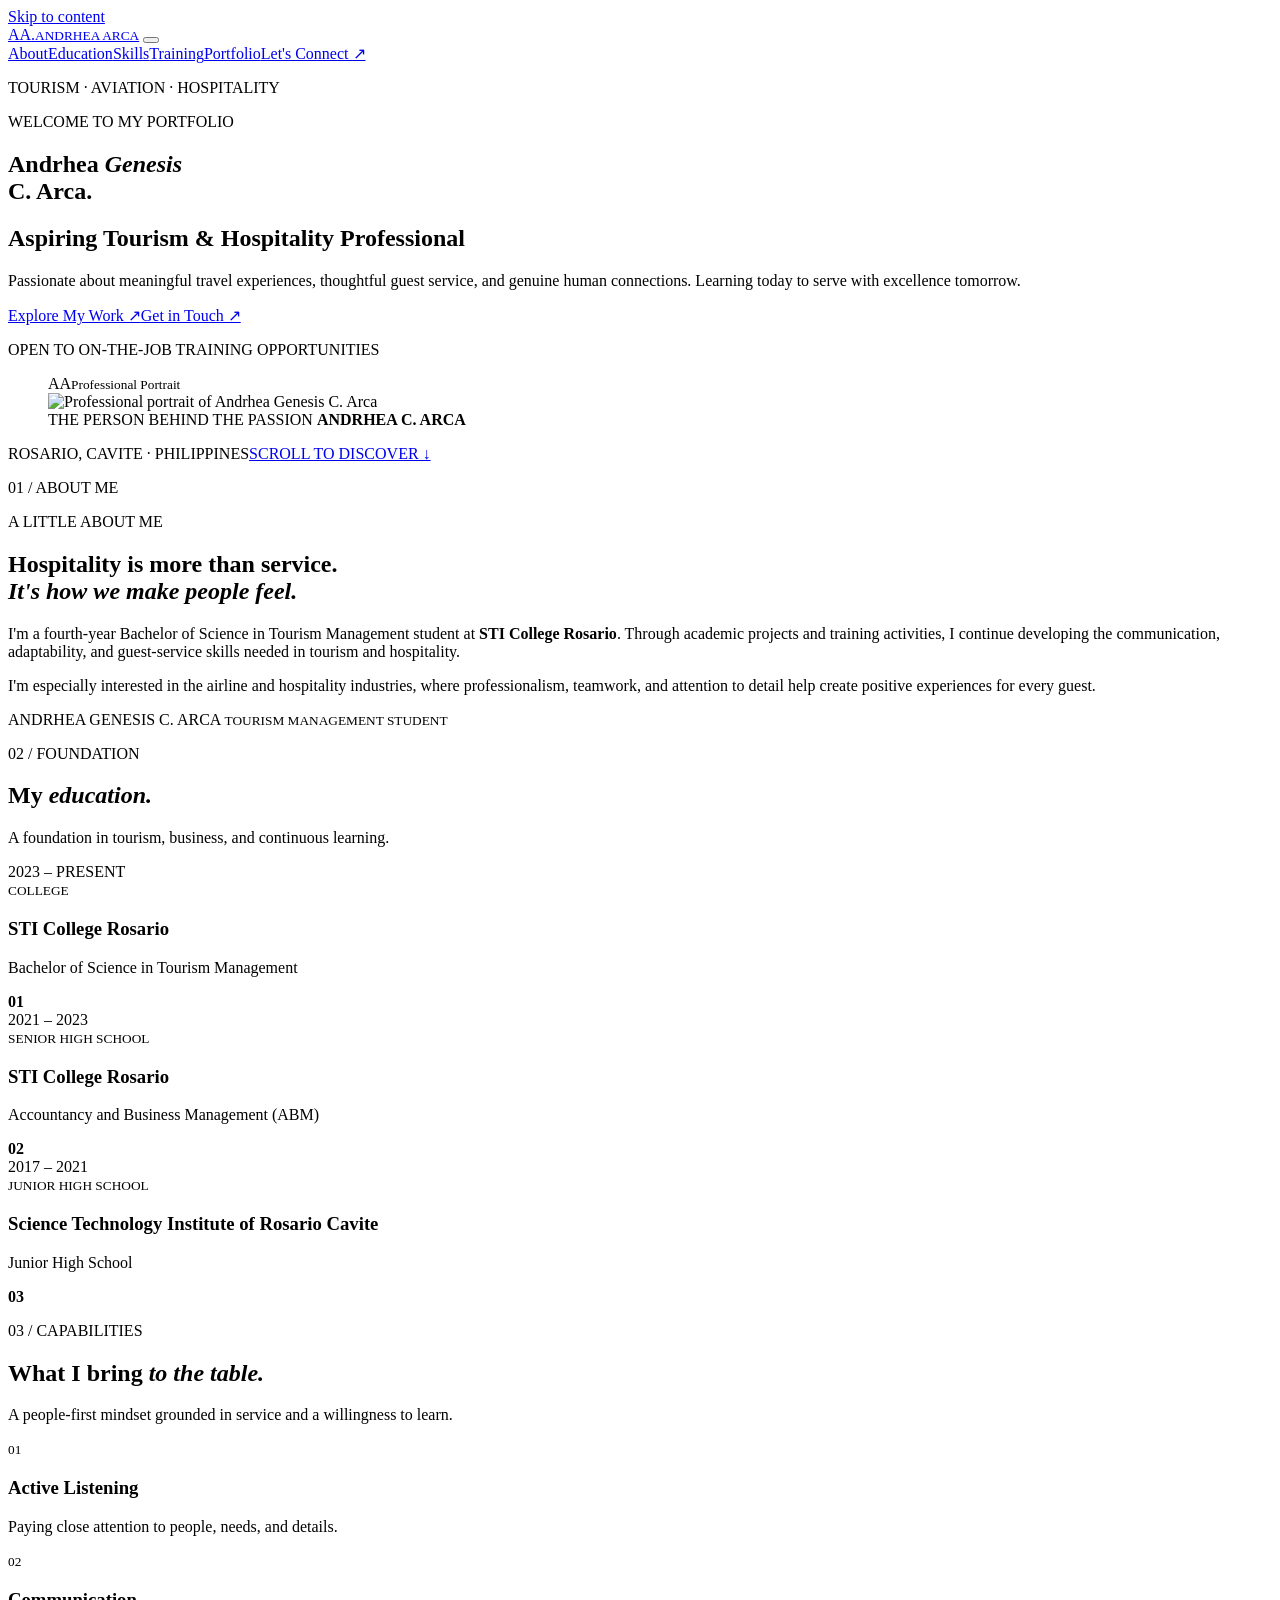
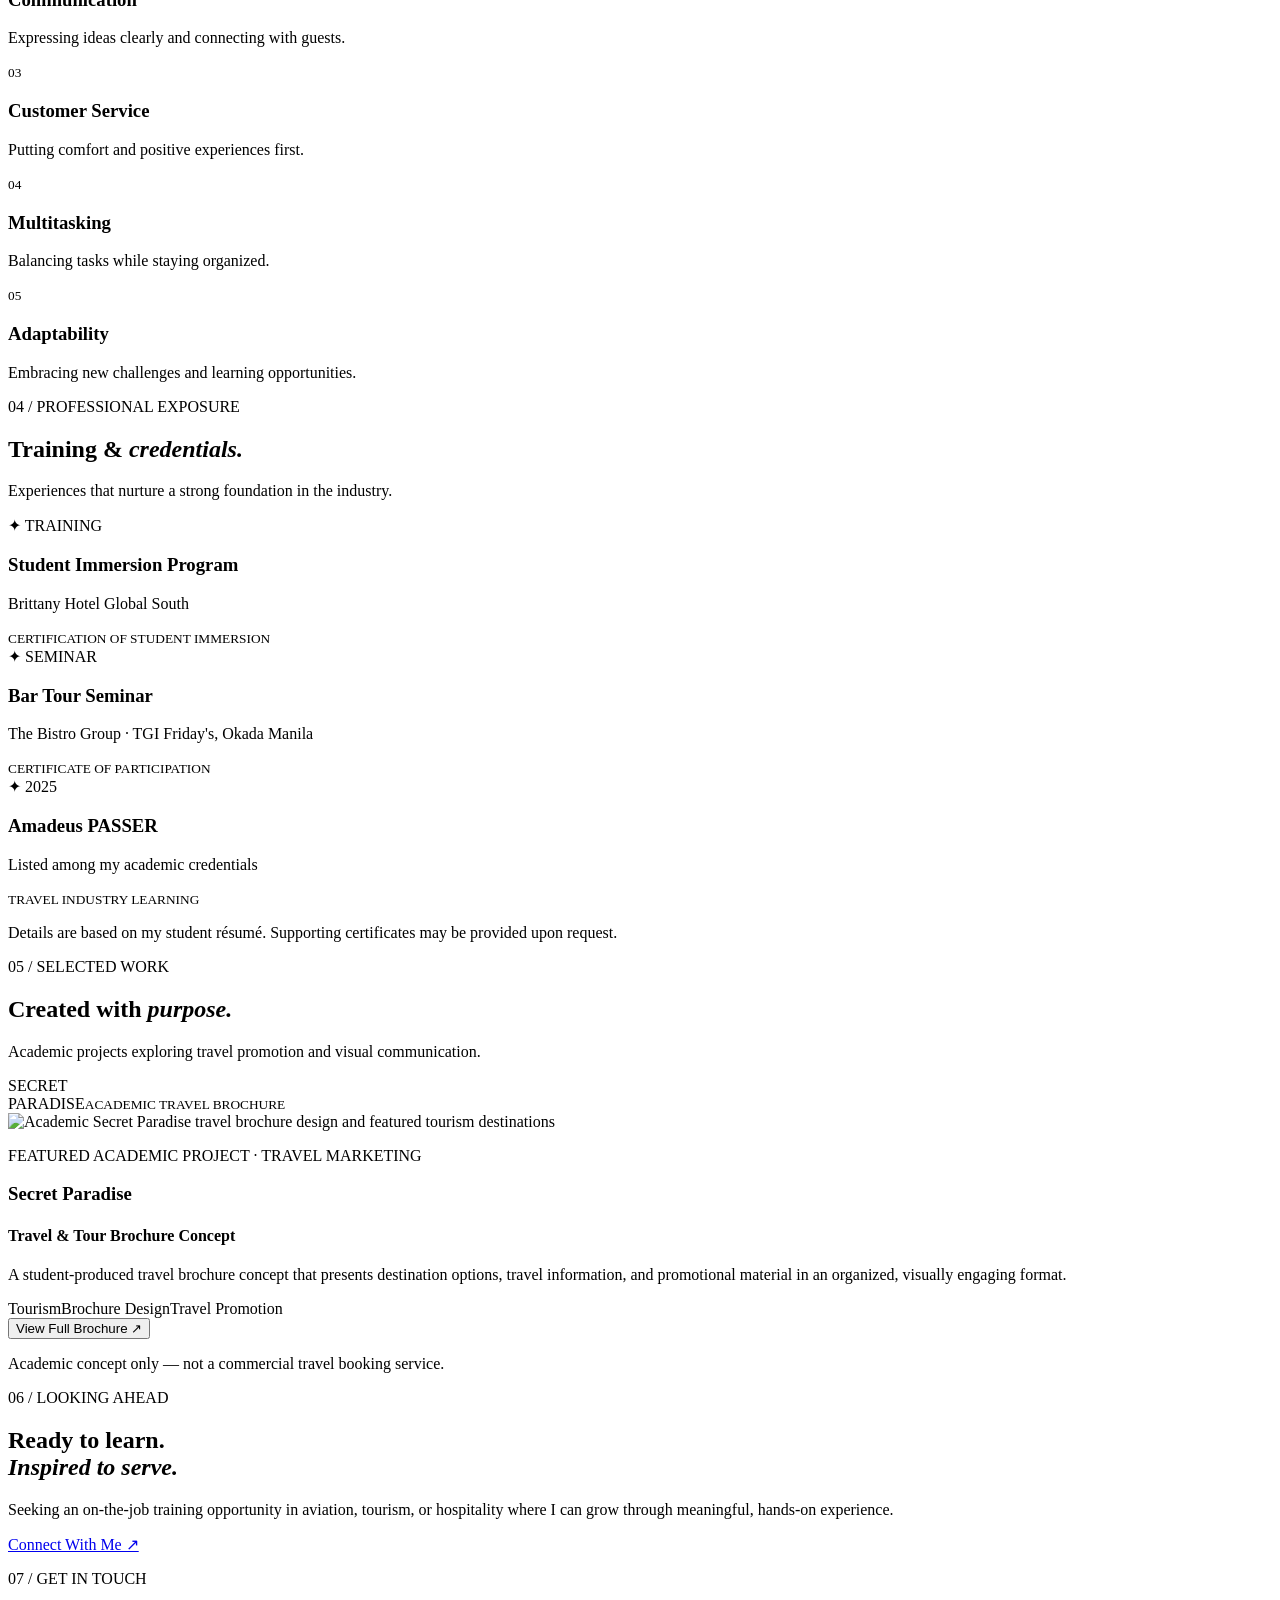
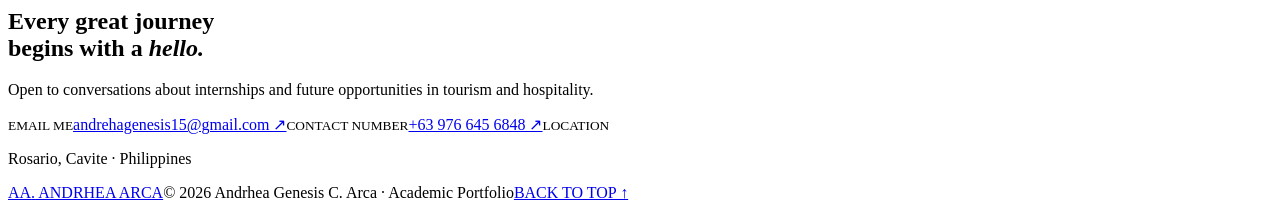
==== andrhea-portfolio/index.html @ 8b2442d5 "Create Andrhea tourism portfolio: index.html" ====
<!doctype html>
<html lang="en">
<head>
<meta charset="utf-8"><meta name="viewport" content="width=device-width, initial-scale=1">
<meta name="theme-color" content="#111d2b">
<meta name="description" content="Andrhea Genesis C. Arca — Tourism and Hospitality Management student. Explore her background, skills, training, and academic travel brochure.">
<title>Andrhea Arca | Tourism & Hospitality Portfolio</title>
<link rel="stylesheet" href="styles.css">
<script src="script.js" defer></script>
</head>
<body>
<a class="skip" href="#main">Skip to content</a>
<header class="site-header">
  <div class="nav container">
    <a class="brand" href="#home" aria-label="Andrhea Arca home"><span>AA<span class="gold">.</span></span><small>ANDRHEA ARCA</small></a>
    <button id="menu-toggle" class="menu-toggle" type="button" aria-label="Open menu" aria-expanded="false" aria-controls="primary-nav"><span></span><span></span><span></span></button>
    <nav id="primary-nav" aria-label="Main navigation">
      <a href="#about">About</a><a href="#education">Education</a><a href="#skills">Skills</a><a href="#training">Training</a><a href="#portfolio">Portfolio</a><a class="nav-cta" href="#contact">Let's Connect ↗</a>
    </nav>
  </div>
</header>
<main id="main">
<section class="hero" id="home">
  <div class="container hero-grid">
    <div class="hero-copy">
      <p class="eyebrow"><span></span> TOURISM · AVIATION · HOSPITALITY</p>
      <p class="super">WELCOME TO MY PORTFOLIO</p>
      <h1>Andrhea <em>Genesis</em><br>C. Arca<span class="gold">.</span></h1>
      <h2>Aspiring Tourism & Hospitality Professional</h2>
      <p class="hero-desc">Passionate about meaningful travel experiences, thoughtful guest service, and genuine human connections. Learning today to serve with excellence tomorrow.</p>
      <div class="buttons"><a class="btn primary" href="#portfolio">Explore My Work ↗</a><a class="btn secondary" href="#contact">Get in Touch ↗</a></div>
      <p class="availability"><span></span> OPEN TO ON-THE-JOB TRAINING OPPORTUNITIES</p>
    </div>
    <figure class="portrait">
      <div class="portrait-frame">
        <div class="asset-fallback portrait-fallback"><span>AA</span><small>Professional Portrait</small></div>
        <img class="portrait-image asset-image" src="assets/andrhea-portrait.webp" alt="Professional portrait of Andrhea Genesis C. Arca" width="1100" height="1100">
      </div>
      <figcaption>THE PERSON BEHIND THE PASSION <strong>ANDRHEA C. ARCA</strong></figcaption>
    </figure>
  </div>
  <div class="container hero-bottom"><span>ROSARIO, CAVITE · PHILIPPINES</span><a href="#about">SCROLL TO DISCOVER ↓</a></div>
</section>
<section class="section about" id="about">
  <div class="container about-grid">
    <div><p class="number">01 / ABOUT ME</p><span class="accent-line"></span></div>
    <div><p class="section-overline">A LITTLE ABOUT ME</p><h2>Hospitality is more than service.<br><em>It's how we make people feel.</em></h2>
    <p>I'm a fourth-year Bachelor of Science in Tourism Management student at <strong>STI College Rosario</strong>. Through academic projects and training activities, I continue developing the communication, adaptability, and guest-service skills needed in tourism and hospitality.</p>
    <p>I'm especially interested in the airline and hospitality industries, where professionalism, teamwork, and attention to detail help create positive experiences for every guest.</p>
    <div class="signature">ANDRHEA GENESIS C. ARCA <small>TOURISM MANAGEMENT STUDENT</small></div>
    </div>
  </div>
</section>
<section class="section education" id="education">
  <div class="container"><div class="section-head"><div><p class="number">02 / FOUNDATION</p><h2>My <em>education.</em></h2></div><p>A foundation in tourism, business, and continuous learning.</p></div>
    <div class="timeline">
      <article><span class="year">2023 – PRESENT</span><div><small>COLLEGE</small><h3>STI College Rosario</h3><p>Bachelor of Science in Tourism Management</p></div><b>01</b></article>
      <article><span class="year">2021 – 2023</span><div><small>SENIOR HIGH SCHOOL</small><h3>STI College Rosario</h3><p>Accountancy and Business Management (ABM)</p></div><b>02</b></article>
      <article><span class="year">2017 – 2021</span><div><small>JUNIOR HIGH SCHOOL</small><h3>Science Technology Institute of Rosario Cavite</h3><p>Junior High School</p></div><b>03</b></article>
    </div>
  </div>
</section>
<section class="section skills" id="skills">
  <div class="container"><div class="section-head inverted"><div><p class="number">03 / CAPABILITIES</p><h2>What I bring <em>to the table.</em></h2></div><p>A people-first mindset grounded in service and a willingness to learn.</p></div>
    <div class="skills-grid">
      <article><small>01</small><h3>Active Listening</h3><p>Paying close attention to people, needs, and details.</p></article>
      <article><small>02</small><h3>Communication</h3><p>Expressing ideas clearly and connecting with guests.</p></article>
      <article><small>03</small><h3>Customer Service</h3><p>Putting comfort and positive experiences first.</p></article>
      <article><small>04</small><h3>Multitasking</h3><p>Balancing tasks while staying organized.</p></article>
      <article><small>05</small><h3>Adaptability</h3><p>Embracing new challenges and learning opportunities.</p></article>
    </div>
  </div>
</section>
<section class="section training" id="training">
  <div class="container"><div class="section-head"><div><p class="number">04 / PROFESSIONAL EXPOSURE</p><h2>Training & <em>credentials.</em></h2></div><p>Experiences that nurture a strong foundation in the industry.</p></div>
    <div class="credentials">
      <article><div class="credential-top">✦ <span>TRAINING</span></div><h3>Student Immersion Program</h3><p>Brittany Hotel Global South</p><small>CERTIFICATION OF STUDENT IMMERSION</small></article>
      <article><div class="credential-top">✦ <span>SEMINAR</span></div><h3>Bar Tour Seminar</h3><p>The Bistro Group · TGI Friday's, Okada Manila</p><small>CERTIFICATE OF PARTICIPATION</small></article>
      <article><div class="credential-top">✦ <span>2025</span></div><h3>Amadeus PASSER</h3><p>Listed among my academic credentials</p><small>TRAVEL INDUSTRY LEARNING</small></article>
    </div>
    <p class="note">Details are based on my student résumé. Supporting certificates may be provided upon request.</p>
  </div>
</section>
<section class="section work" id="portfolio">
  <div class="container"><div class="section-head"><div><p class="number">05 / SELECTED WORK</p><h2>Created with <em>purpose.</em></h2></div><p>Academic projects exploring travel promotion and visual communication.</p></div>
    <article class="work-card">
      <div class="brochure-frame">
        <div class="asset-fallback brochure-fallback"><span>SECRET<br>PARADISE</span><small>ACADEMIC TRAVEL BROCHURE</small></div>
        <img class="asset-image brochure-img" src="assets/secret-paradise-brochure.webp" alt="Academic Secret Paradise travel brochure design and featured tourism destinations" width="1900" height="1468" loading="lazy">
      </div>
      <div class="work-info">
        <p class="section-overline">FEATURED ACADEMIC PROJECT · TRAVEL MARKETING</p>
        <h3>Secret Paradise</h3><h4>Travel & Tour Brochure Concept</h4>
        <p>A student-produced travel brochure concept that presents destination options, travel information, and promotional material in an organized, visually engaging format.</p>
        <div class="tags"><span>Tourism</span><span>Brochure Design</span><span>Travel Promotion</span></div>
        <button id="open-brochure" type="button" class="brochure-btn">View Full Brochure ↗</button>
        <p class="academic-note">Academic concept only — not a commercial travel booking service.</p>
      </div>
    </article>
  </div>
</section>
<section class="aspire"><div class="container"><p class="number">06 / LOOKING AHEAD</p><h2>Ready to learn.<br><em>Inspired to serve.</em></h2><p>Seeking an on-the-job training opportunity in aviation, tourism, or hospitality where I can grow through meaningful, hands-on experience.</p><a class="btn primary" href="#contact">Connect With Me ↗</a></div></section>
<section class="section contact" id="contact"><div class="container contact-grid"><div><p class="number">07 / GET IN TOUCH</p><h2>Every great journey<br>begins with a <em>hello.</em></h2><p>Open to conversations about internships and future opportunities in tourism and hospitality.</p></div>
  <div class="contact-details"><small>EMAIL ME</small><a href="mailto:andrehagenesis15@gmail.com">andrehagenesis15@gmail.com ↗</a><small>CONTACT NUMBER</small><a href="tel:+639766456848">+63 976 645 6848 ↗</a><small>LOCATION</small><p>Rosario, Cavite · Philippines</p></div>
</div></section>
</main>
<footer><div class="container foot"><a href="#home">AA<span class="gold">.</span> ANDRHEA ARCA</a><span>© <span id="year">2026</span> Andrhea Genesis C. Arca · Academic Portfolio</span><a href="#home">BACK TO TOP ↑</a></div></footer>
<dialog id="brochure-dialog" aria-label="Secret Paradise brochure preview"><div class="dialog-heading"><span>SECRET PARADISE · ACADEMIC TRAVEL BROCHURE</span><button id="close-brochure" type="button">✕ Close</button></div><img src="assets/secret-paradise-brochure.webp" alt="Full-size Secret Paradise brochure" width="1900" height="1468"></dialog>
</body></html>
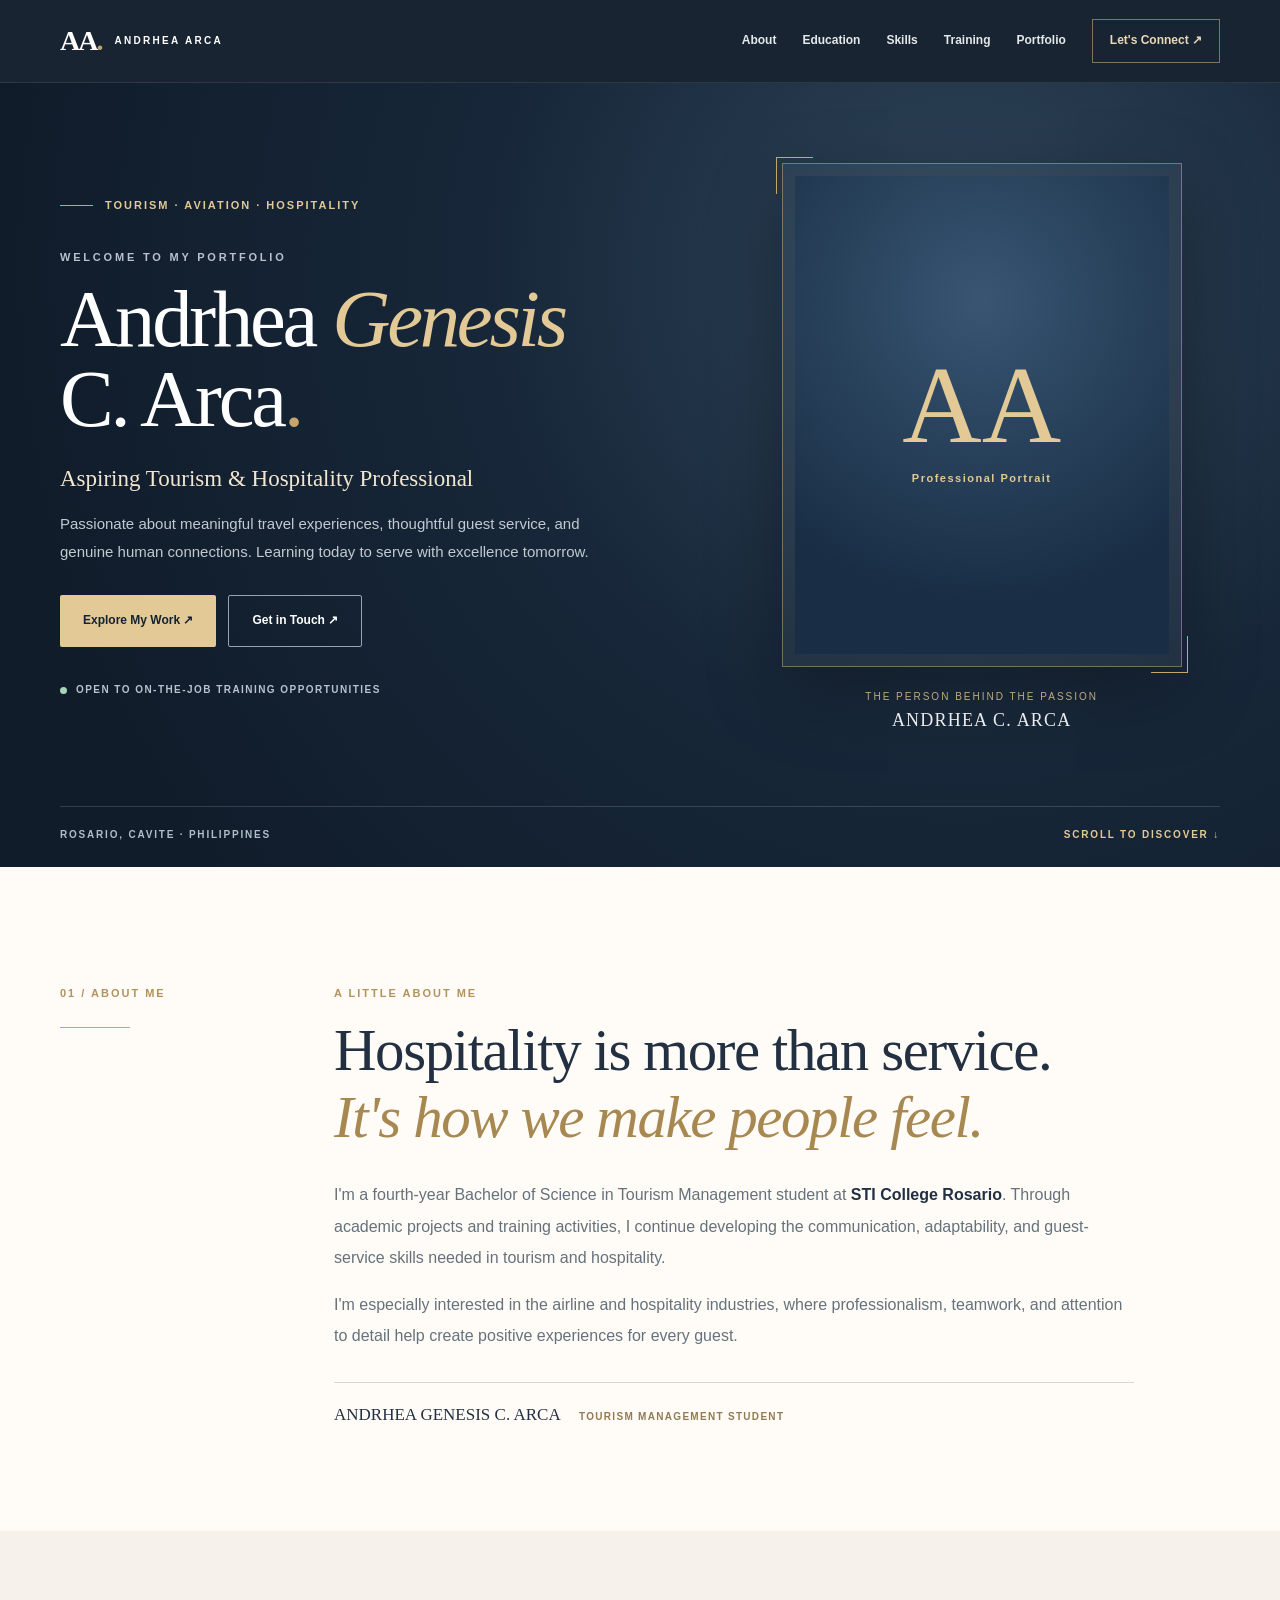
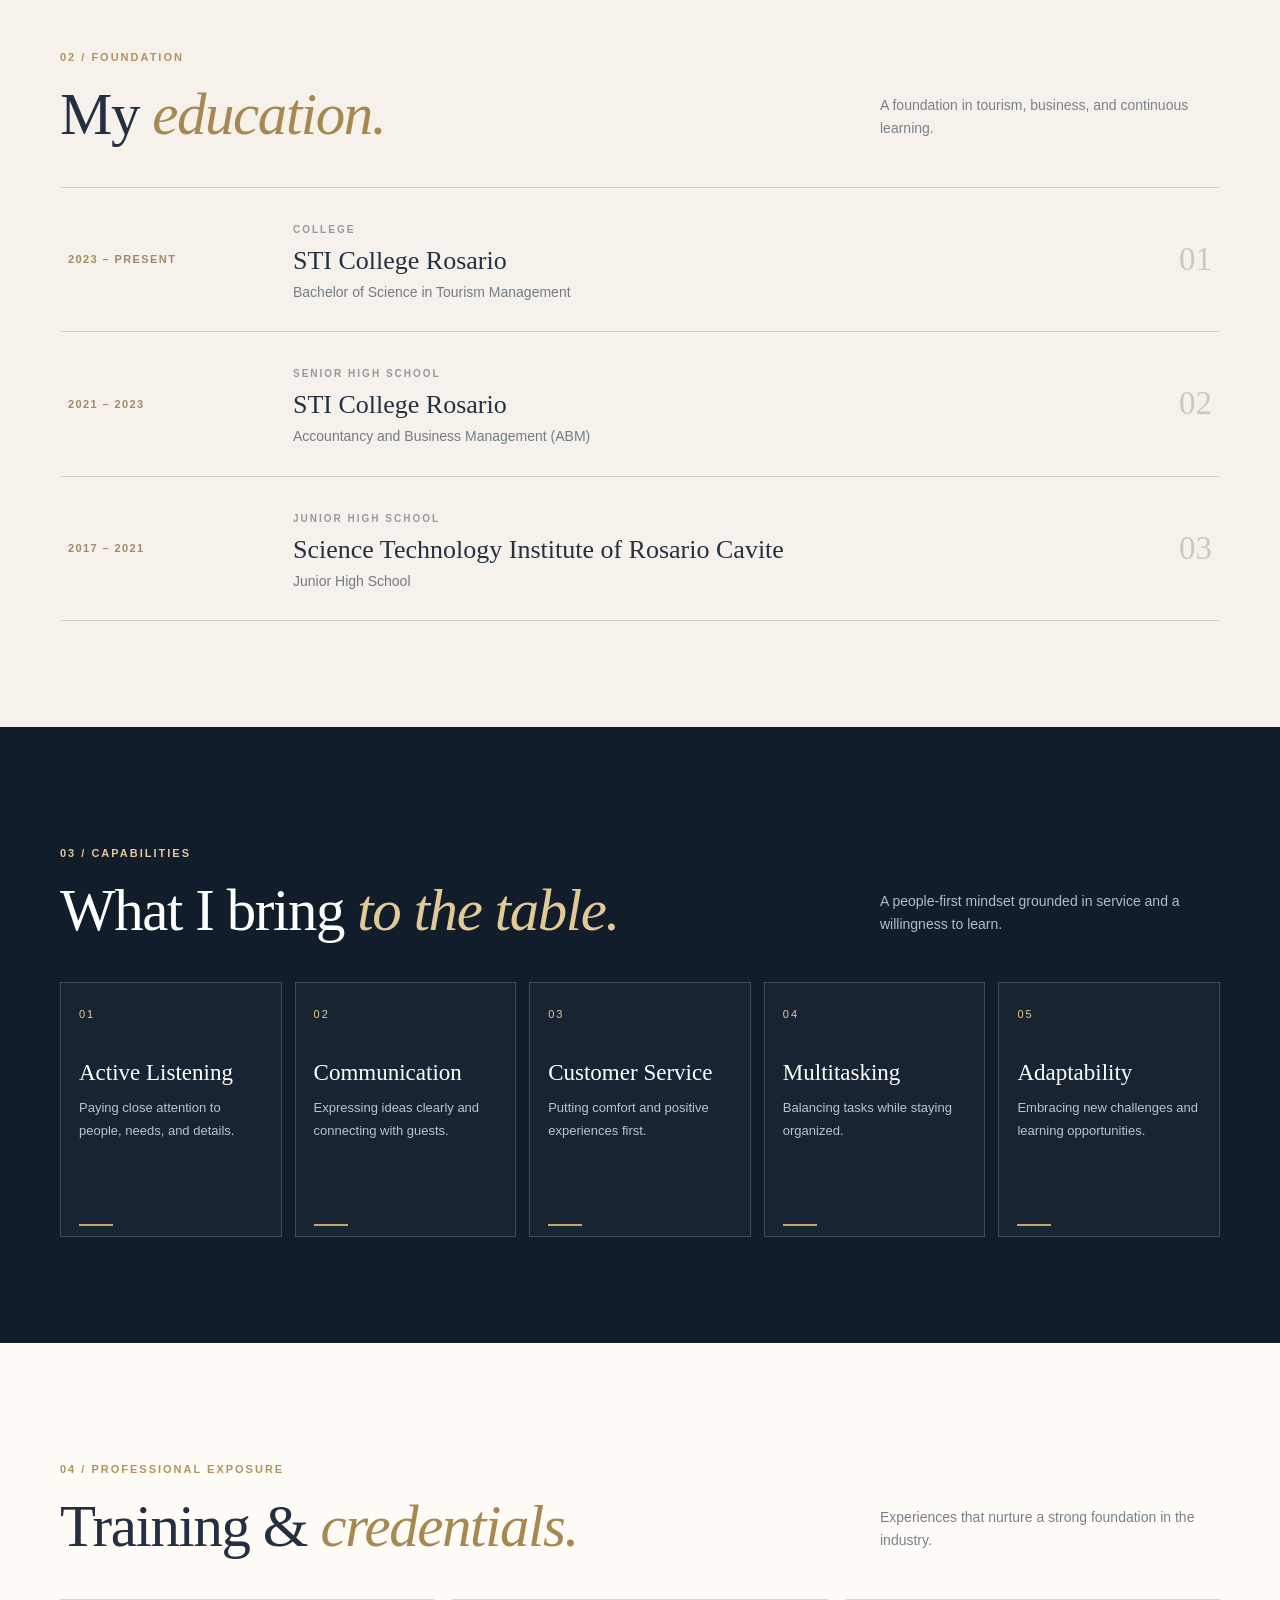
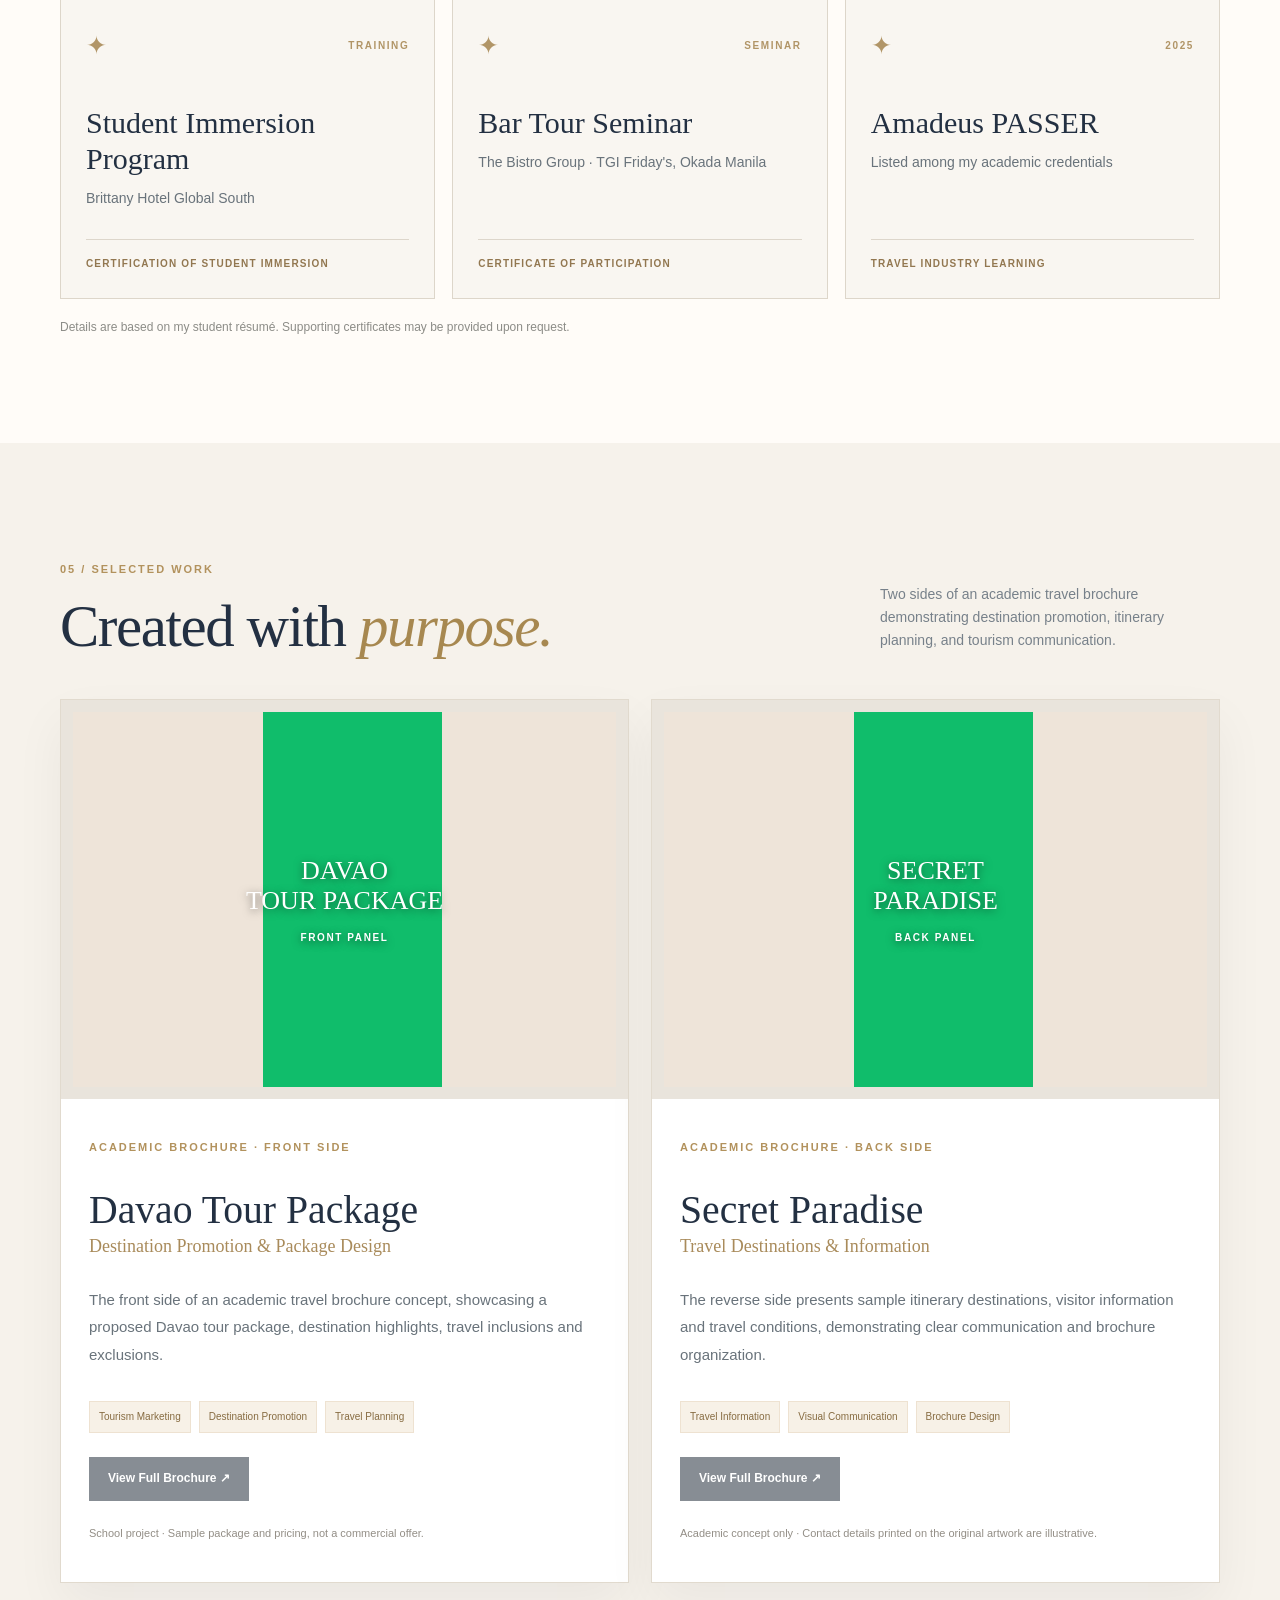
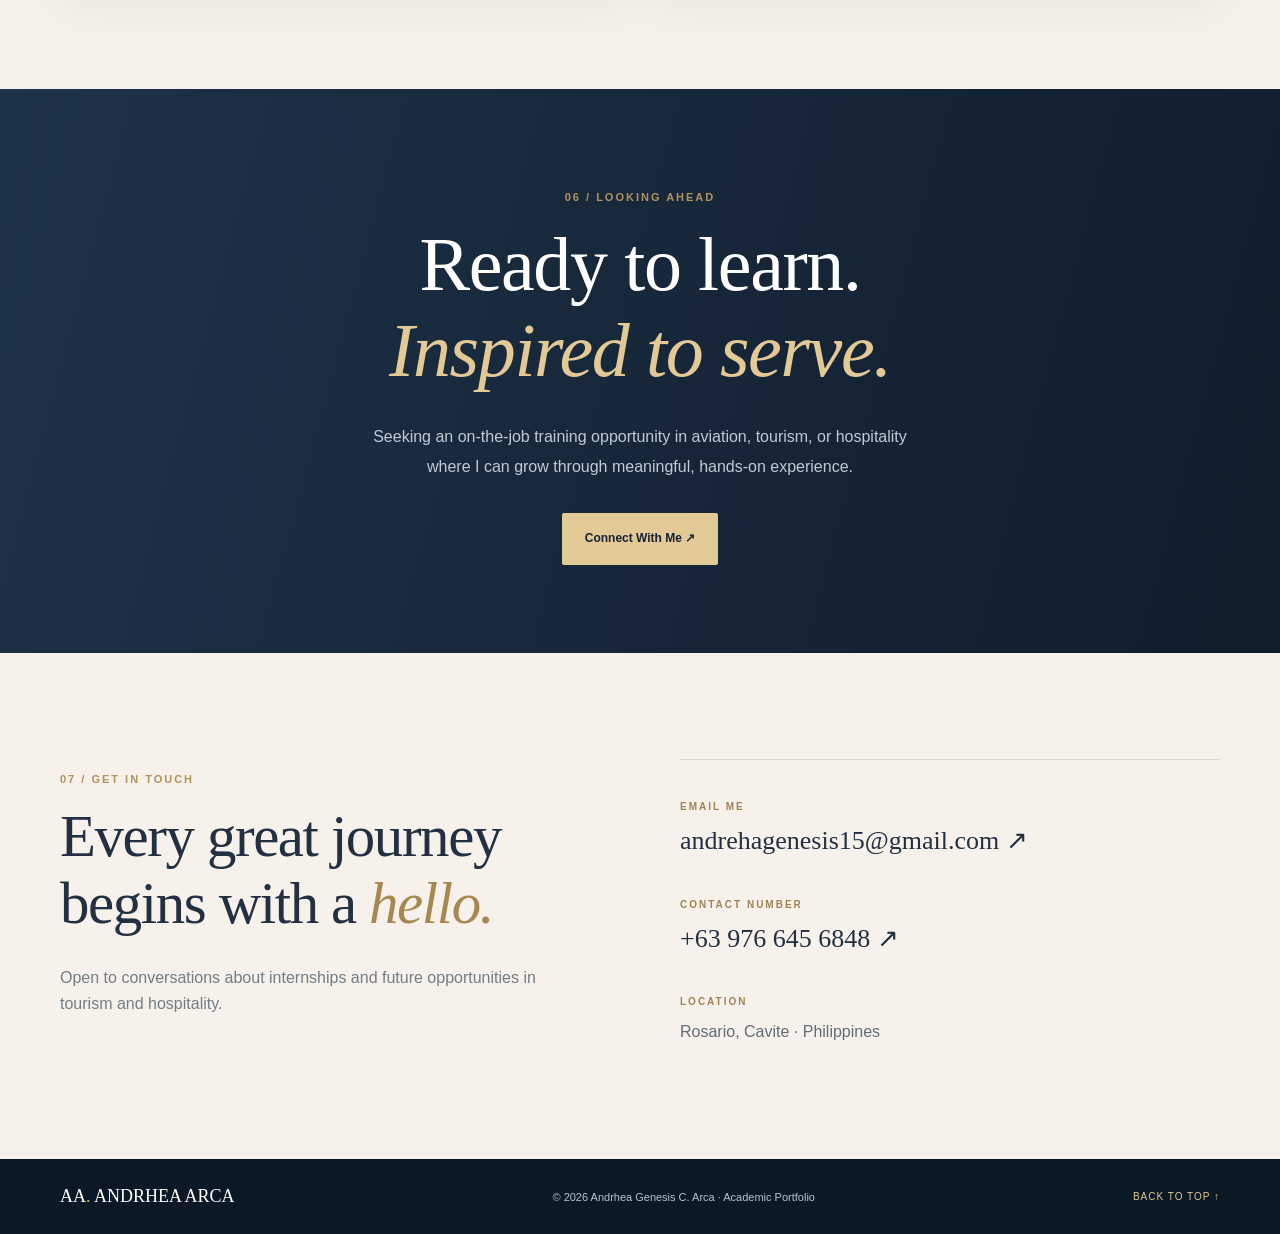
==== commit 5126c429: "Add two-sided academic brochure gallery and correct JPG asset paths" ====
--- a/andrhea-portfolio/index.html
+++ b/andrhea-portfolio/index.html
@@ -34,7 +34,7 @@
     <figure class="portrait">
       <div class="portrait-frame">
         <div class="asset-fallback portrait-fallback"><span>AA</span><small>Professional Portrait</small></div>
-        <img class="portrait-image asset-image" src="assets/andrhea-portrait.webp" alt="Professional portrait of Andrhea Genesis C. Arca" width="1100" height="1100">
+        <img class="portrait-image asset-image" src="assets/andrhea-portrait.jpg" alt="Professional portrait of Andrhea Genesis C. Arca" width="1100" height="1100">
       </div>
       <figcaption>THE PERSON BEHIND THE PASSION <strong>ANDRHEA C. ARCA</strong></figcaption>
     </figure>
@@ -82,21 +82,41 @@
   </div>
 </section>
 <section class="section work" id="portfolio">
-  <div class="container"><div class="section-head"><div><p class="number">05 / SELECTED WORK</p><h2>Created with <em>purpose.</em></h2></div><p>Academic projects exploring travel promotion and visual communication.</p></div>
-    <article class="work-card">
-      <div class="brochure-frame">
-        <div class="asset-fallback brochure-fallback"><span>SECRET<br>PARADISE</span><small>ACADEMIC TRAVEL BROCHURE</small></div>
-        <img class="asset-image brochure-img" src="assets/secret-paradise-brochure.webp" alt="Academic Secret Paradise travel brochure design and featured tourism destinations" width="1900" height="1468" loading="lazy">
-      </div>
-      <div class="work-info">
-        <p class="section-overline">FEATURED ACADEMIC PROJECT · TRAVEL MARKETING</p>
-        <h3>Secret Paradise</h3><h4>Travel & Tour Brochure Concept</h4>
-        <p>A student-produced travel brochure concept that presents destination options, travel information, and promotional material in an organized, visually engaging format.</p>
-        <div class="tags"><span>Tourism</span><span>Brochure Design</span><span>Travel Promotion</span></div>
-        <button id="open-brochure" type="button" class="brochure-btn">View Full Brochure ↗</button>
-        <p class="academic-note">Academic concept only — not a commercial travel booking service.</p>
-      </div>
-    </article>
+  <div class="container">
+    <div class="section-head">
+      <div><p class="number">05 / SELECTED WORK</p><h2>Created with <em>purpose.</em></h2></div>
+      <p>Two sides of an academic travel brochure demonstrating destination promotion, itinerary planning, and tourism communication.</p>
+    </div>
+    <div class="brochure-gallery">
+      <article class="work-card">
+        <div class="brochure-frame">
+          <div class="asset-fallback brochure-fallback"><span>DAVAO<br>TOUR PACKAGE</span><small>FRONT PANEL</small></div>
+          <img class="asset-image brochure-img" src="assets/brochure-davao-tour-package.jpg" alt="Davao Tour Package front brochure with package overview, inclusions and Secret Paradise branding" width="1407" height="1088" loading="lazy">
+        </div>
+        <div class="work-info">
+          <p class="section-overline">ACADEMIC BROCHURE · FRONT SIDE</p>
+          <h3>Davao Tour Package</h3><h4>Destination Promotion & Package Design</h4>
+          <p>The front side of an academic travel brochure concept, showcasing a proposed Davao tour package, destination highlights, travel inclusions and exclusions.</p>
+          <div class="tags"><span>Tourism Marketing</span><span>Destination Promotion</span><span>Travel Planning</span></div>
+          <button type="button" class="brochure-btn" data-brochure-index="0" disabled>View Full Brochure ↗</button>
+          <p class="academic-note">School project · Sample package and pricing, not a commercial offer.</p>
+        </div>
+      </article>
+      <article class="work-card">
+        <div class="brochure-frame">
+          <div class="asset-fallback brochure-fallback"><span>SECRET<br>PARADISE</span><small>BACK PANEL</small></div>
+          <img class="asset-image brochure-img" src="assets/secret-paradise-brochure.jpg" alt="Reverse side of the Secret Paradise travel brochure showing destinations, terms and travel details" width="1407" height="1088" loading="lazy">
+        </div>
+        <div class="work-info">
+          <p class="section-overline">ACADEMIC BROCHURE · BACK SIDE</p>
+          <h3>Secret Paradise</h3><h4>Travel Destinations & Information</h4>
+          <p>The reverse side presents sample itinerary destinations, visitor information and travel conditions, demonstrating clear communication and brochure organization.</p>
+          <div class="tags"><span>Travel Information</span><span>Visual Communication</span><span>Brochure Design</span></div>
+          <button type="button" class="brochure-btn" data-brochure-index="1" disabled>View Full Brochure ↗</button>
+          <p class="academic-note">Academic concept only · Contact details printed on the original artwork are illustrative.</p>
+        </div>
+      </article>
+    </div>
   </div>
 </section>
 <section class="aspire"><div class="container"><p class="number">06 / LOOKING AHEAD</p><h2>Ready to learn.<br><em>Inspired to serve.</em></h2><p>Seeking an on-the-job training opportunity in aviation, tourism, or hospitality where I can grow through meaningful, hands-on experience.</p><a class="btn primary" href="#contact">Connect With Me ↗</a></div></section>
@@ -105,5 +125,5 @@
 </div></section>
 </main>
 <footer><div class="container foot"><a href="#home">AA<span class="gold">.</span> ANDRHEA ARCA</a><span>© <span id="year">2026</span> Andrhea Genesis C. Arca · Academic Portfolio</span><a href="#home">BACK TO TOP ↑</a></div></footer>
-<dialog id="brochure-dialog" aria-label="Secret Paradise brochure preview"><div class="dialog-heading"><span>SECRET PARADISE · ACADEMIC TRAVEL BROCHURE</span><button id="close-brochure" type="button">✕ Close</button></div><img src="assets/secret-paradise-brochure.webp" alt="Full-size Secret Paradise brochure" width="1900" height="1468"></dialog>
+<dialog id="brochure-dialog" aria-label="Academic travel brochure preview"><div class="dialog-heading"><span id="brochure-dialog-title">ACADEMIC TRAVEL BROCHURE</span><button id="close-brochure" type="button">✕ Close</button></div><img id="full-brochure" alt="Full-size travel brochure preview" width="1407" height="1088"></dialog>
 </body></html>
--- a/andrhea-portfolio/styles.css
+++ b/andrhea-portfolio/styles.css
@@ -0,0 +1,42 @@
+:root{--navy:#111d2b;--mid:#1c3045;--dark:#0b1826;--cream:#f6f2eb;--paper:#fffcf8;--gold:#c6a46b;--lightgold:#e2c995;--ink:#233042;--muted:#66717b;--line:#ddd6cb;--serif:Georgia,'Times New Roman',serif;--sans:Inter,-apple-system,BlinkMacSystemFont,'Segoe UI',Arial,sans-serif}
+*{box-sizing:border-box}html{scroll-behavior:smooth;scroll-padding-top:88px}body{margin:0;background:var(--cream);color:var(--ink);font:16px/1.65 var(--sans);-webkit-font-smoothing:antialiased}
+a{color:inherit;text-decoration:none}button{font:inherit}a:focus-visible,button:focus-visible{outline:2px solid var(--gold);outline-offset:4px}img{max-width:100%}.container{width:min(1160px,calc(100% - 56px));margin:auto}
+.skip{position:absolute;left:10px;top:-80px;z-index:9999;padding:10px 16px;background:var(--lightgold)}.skip:focus{top:10px}
+.site-header{position:sticky;top:0;z-index:1000;background:rgba(17,29,43,.97);border-bottom:1px solid #ffffff18;backdrop-filter:blur(16px)}
+.nav{height:82px;display:flex;align-items:center;justify-content:space-between;gap:26px}.brand{display:flex;align-items:center;gap:13px;color:white}.brand>span{font:700 28px/1 var(--serif);letter-spacing:-2px}.gold{color:var(--gold)}.brand small{font-size:10px;letter-spacing:2.3px;font-weight:750}
+nav{display:flex;align-items:center;gap:26px}nav a{font-size:12px;font-weight:700;color:#e4e8ea}nav a:hover{color:var(--lightgold)}nav .nav-cta{border:1px solid #d3b7808c;padding:11px 17px;color:#ebd8b6}.menu-toggle{display:none}
+.hero{color:white;overflow:hidden;background:radial-gradient(circle at 75% 24%,#2f455a 0%,#172739 42%,#101c2a 85%)}.hero-grid{display:grid;grid-template-columns:minmax(0,1.12fr) minmax(290px,.88fr);gap:clamp(30px,6vw,100px);min-height:660px;align-items:center;padding-top:80px;padding-bottom:75px}.hero-copy{min-width:0}
+.eyebrow,.number,.section-overline{font-size:11px;letter-spacing:2px;font-weight:750;color:#b2925d}.eyebrow{display:flex;gap:12px;align-items:center;color:var(--lightgold)}.eyebrow>span{display:block;width:33px;height:1px;background:var(--gold)}.super{font-size:11px;letter-spacing:2.8px;color:#b7c2ce;font-weight:700;margin:34px 0 12px}
+.hero h1{font:normal clamp(58px,6.3vw,88px)/1 var(--serif);letter-spacing:-3.2px;margin:0 0 24px}.hero h1 em{font-style:italic;color:var(--lightgold)}.hero h2{font:normal 23px/1.3 var(--serif);color:#f2e6d1;margin:0 0 16px}.hero-desc{max-width:535px;color:#c1cad1;line-height:1.87;font-size:15px;margin:0 0 29px}
+.buttons{display:flex;flex-wrap:wrap;gap:12px}.btn{display:inline-flex;justify-content:center;align-items:center;min-height:52px;padding:13px 23px;border-radius:2px;font-size:12px;font-weight:750;transition:transform .2s}.btn:hover{transform:translateY(-2px)}.btn.primary{background:var(--lightgold);color:#162334}.btn.secondary{border:1px solid #96a4b1;color:#fff}
+.availability{display:flex;align-items:center;gap:9px;margin-top:35px;color:#b6c3cf;letter-spacing:1.45px;font-size:10px;font-weight:750}.availability>span{width:7px;height:7px;background:#a1d6b9;border-radius:50%}
+.portrait{width:100%;max-width:400px;margin:0 auto}.portrait-frame{position:relative;padding:12px;aspect-ratio:1/1.26;border:1px solid #d4b17c7a;background:#ffffff0b;box-shadow:0 25px 70px #0005}.portrait-frame:before,.portrait-frame:after{content:'';position:absolute;z-index:2;width:36px;height:36px;border:1px solid var(--gold)}.portrait-frame:before{top:-7px;left:-7px;border-right:0;border-bottom:0}.portrait-frame:after{bottom:-7px;right:-7px;border-left:0;border-top:0}
+.asset-fallback{position:absolute;inset:12px;display:flex;align-items:center;justify-content:center;flex-direction:column;text-align:center}.portrait-fallback{background:radial-gradient(circle at 50% 26%,#385572,#192e45 75%);color:var(--lightgold)}.portrait-fallback>span{font:normal 110px var(--serif)}.asset-fallback small{font-size:11px;letter-spacing:1.5px;font-weight:750}.asset-image{position:relative;z-index:1;opacity:0;transition:opacity .3s}.asset-image.loaded{opacity:1}.portrait-image{display:block;width:100%;height:100%;object-fit:cover;object-position:center;background:transparent}
+.portrait figcaption{margin-top:22px;text-align:center;font-size:10px;letter-spacing:2px;color:var(--lightgold)}.portrait figcaption strong{display:block;font:normal 18px var(--serif);letter-spacing:1.2px;color:#fff;margin-top:4px}
+.hero-bottom{display:flex;justify-content:space-between;gap:18px;padding:20px 0 24px;border-top:1px solid #ffffff25;color:#afbecb;letter-spacing:1.8px;font-size:10px;font-weight:700}.hero-bottom a{color:var(--lightgold)}
+.section{padding:106px 0;scroll-margin-top:82px}.section h2,.aspire h2{font:normal clamp(38px,4.6vw,62px)/1.14 var(--serif);letter-spacing:-1.4px;margin:15px 0 28px}.section h2 em,.aspire h2 em{font-weight:normal;color:#a78850}
+.about{background:var(--paper)}.about-grid{display:grid;grid-template-columns:210px 1fr;gap:64px}.accent-line{display:block;width:70px;height:1px;background:var(--gold);margin-top:25px}.about-grid>div:nth-child(2){max-width:800px}.about-grid p:not(.section-overline):not(.number){color:#65717b;line-height:1.95}.about-grid strong{color:var(--ink)}.signature{border-top:1px solid var(--line);padding-top:22px;margin-top:31px;font:17px var(--serif)}.signature small{font:700 10px var(--sans);letter-spacing:1.3px;color:#917a54;margin-left:15px}
+.education,.work{background:var(--cream)}.section-head{display:flex;align-items:end;justify-content:space-between;gap:42px;margin-bottom:38px}.section-head h2{margin-bottom:0}.section-head>p{max-width:340px;margin:0 0 8px;color:#77818a;font-size:14px}.timeline{border-top:1px solid #d7d0c6}.timeline article{display:grid;grid-template-columns:200px 1fr 50px;align-items:center;gap:25px;border-bottom:1px solid #d7d0c6;padding:27px 8px}.year{color:#a18b64;font-size:11px;font-weight:750;letter-spacing:1.4px}.timeline small{font-size:10px;color:#949a9c;letter-spacing:2px;font-weight:700}.timeline h3{font:normal 26px var(--serif);margin:5px 0}.timeline p{color:#727d83;font-size:14px;margin:0}.timeline b{font:normal 33px var(--serif);color:#cec7bd;text-align:right}
+.skills{background:var(--navy);color:#fff}.section-head.inverted>p{color:#b1bec9}.section-head.inverted h2 em{color:var(--lightgold)}.skills .number{color:var(--lightgold)}.skills-grid{display:grid;grid-template-columns:repeat(5,minmax(0,1fr));gap:13px}.skills-grid article{display:flex;flex-direction:column;border:1px solid #ffffff2e;padding:22px 18px;background:#ffffff08;min-height:255px}.skills-grid small{font-size:11px;color:var(--lightgold);letter-spacing:2px}.skills-grid h3{font:normal 23px/1.17 var(--serif);margin:37px 0 10px}.skills-grid p{font-size:13px;line-height:1.75;color:#b9c4ce;margin:0}.skills-grid article:after{content:'';background:var(--gold);height:2px;width:34px;margin-top:auto;transform:translateY(12px)}
+.training{background:#fffcf8}.credentials{display:grid;grid-template-columns:repeat(3,1fr);gap:17px}.credentials article{display:flex;flex-direction:column;border:1px solid #ddd6ca;background:#f9f6f1;padding:25px;min-height:300px}.credential-top{display:flex;justify-content:space-between;align-items:center;color:#b19567;font-size:25px}.credential-top span{font:750 10px var(--sans);letter-spacing:1.6px}.credentials h3{font:normal 30px/1.2 var(--serif);margin:39px 0 10px}.credentials p{font-size:14px;line-height:1.7;color:#69737b;margin:0}.credentials article>small{display:block;border-top:1px solid var(--line);padding-top:16px;margin-top:auto;color:#927750;font-size:10px;font-weight:750;letter-spacing:1.15px}.note{color:#8c8c87;font-size:12px;margin:19px 0 0}
+.work-card{display:grid;grid-template-columns:1.06fr .94fr;overflow:hidden;background:#fff;box-shadow:0 22px 48px #0815250d;border:1px solid #e1dace}.brochure-frame{position:relative;min-height:380px;background:#e9e4dc;display:flex;align-items:center;justify-content:center;padding:20px}.brochure-fallback{background:linear-gradient(90deg,#eee4d9 0 35%,#10bd6b 35% 68%,#eee4d9 68%);color:white;font:normal 36px/1.15 var(--serif);text-shadow:0 2px 8px #0008}.brochure-fallback small{font:700 10px var(--sans);letter-spacing:1.6px;margin-top:16px}.brochure-img{width:100%;height:auto;box-shadow:0 12px 27px #0003}.work-info{padding:44px 40px;display:flex;flex-direction:column;align-items:flex-start}.work-info h3{font:normal clamp(39px,4vw,59px) var(--serif);margin:22px 0 0}.work-info h4{font:normal 21px var(--serif);color:#a98b5b;margin:3px 0 14px}.work-info>p:not(.section-overline):not(.academic-note){font-size:15px;line-height:1.85;color:#69737b}.tags{display:flex;flex-wrap:wrap;gap:8px;margin:17px 0}.tags span{padding:7px 9px;background:#f7f1e7;border:1px solid #eee2d1;color:#876c42;font-size:10px}.brochure-btn{border:0;background:var(--navy);color:#fff;min-height:44px;padding:11px 19px;font-size:12px;font-weight:700;cursor:pointer}.brochure-btn:hover{background:#2b445d}.brochure-btn:disabled{opacity:.5;cursor:not-allowed}.academic-note{color:#938e86;font-size:11px;margin-top:23px}
+.aspire{text-align:center;background:linear-gradient(105deg,#1e3249,#101d2b);color:#fff;padding:88px 0}.aspire h2{font-size:clamp(48px,6vw,76px)}.aspire h2 em{color:var(--lightgold)}.aspire p:not(.number){max-width:560px;margin:0 auto 30px;color:#bfccd4;line-height:1.9}
+.contact{background:var(--cream)}.contact-grid{display:grid;grid-template-columns:1fr 1fr;gap:80px}.contact-grid>div:first-child>p:not(.number){color:#737d84;max-width:480px}.contact-details{border-top:1px solid var(--line);padding-top:22px;display:flex;flex-direction:column;align-items:flex-start}.contact-details small{color:#9f8256;font-size:10px;letter-spacing:2px;font-weight:800;margin-top:17px}.contact-details a{font:normal clamp(17px,2.2vw,26px)/1.4 var(--serif);overflow-wrap:anywhere;margin:8px 0 20px}.contact-details p{margin:8px 0;color:#626c76}
+footer{background:var(--dark);color:#b9c5cb;padding:27px 0}.foot{display:flex;align-items:center;justify-content:space-between;gap:17px}.foot a:first-child{font:normal 18px var(--serif);color:#fff}.foot>a:last-child{font-size:10px;color:var(--lightgold);letter-spacing:1px}.foot>span{font-size:11px}
+dialog{width:min(1200px,96vw);max-height:95vh;overflow:auto;padding:18px;background:#f8f4ec;border:1px solid var(--gold);box-shadow:0 20px 70px #0008}dialog::backdrop{background:#071322d9}dialog img{width:100%;height:auto;display:block}.dialog-heading{display:flex;justify-content:space-between;gap:14px;align-items:center;color:#243347;font-size:11px;letter-spacing:1px;font-weight:800;margin-bottom:15px}.dialog-heading button{border:1px solid #d2c5b0;background:none;padding:9px 12px;cursor:pointer}
+@media(max-width:1060px){nav{gap:18px}.skills-grid{grid-template-columns:repeat(3,1fr)}.skills-grid article{min-height:200px}.skills-grid h3{margin-top:21px}.hero h1{font-size:clamp(55px,7vw,78px)}}
+@media(max-width:800px){.nav{height:72px}.menu-toggle{display:flex;flex-direction:column;gap:5px;background:transparent;border:1px solid #ffffff55;padding:10px;cursor:pointer}.menu-toggle span{display:block;background:#fff;width:22px;height:2px}nav{display:none;position:absolute;top:72px;left:0;right:0;background:#111d2b;flex-direction:column;align-items:stretch;gap:19px;padding:28px;box-shadow:0 15px 28px #0006}nav.is-open{display:flex}nav a{font-size:14px}.nav-cta{text-align:center}.hero-grid{grid-template-columns:1fr;gap:50px;padding-top:64px}.portrait{max-width:350px}.hero h1{font-size:clamp(55px,9vw,77px)}.about-grid{grid-template-columns:1fr;gap:20px}.section-head{flex-direction:column;align-items:flex-start;gap:12px}.timeline article{grid-template-columns:140px 1fr 35px}.credentials{grid-template-columns:repeat(2,1fr)}.work-card,.contact-grid{grid-template-columns:1fr}.contact-grid{gap:30px}}
+@media(max-width:560px){html{scroll-padding-top:72px}.container{width:calc(100% - 36px)}.brand small{font-size:9px}.hero-grid{padding-top:60px;gap:35px}.hero h1{font-size:clamp(46px,11vw,62px);letter-spacing:-2px}.hero-desc{font-size:14px}.eyebrow{font-size:9px;letter-spacing:1.3px}.availability{font-size:9px}.portrait{max-width:290px}.hero-bottom{font-size:8px;letter-spacing:1.1px}.section{padding:72px 0}.section h2{font-size:clamp(37px,9vw,51px)}.signature small{display:block;margin:7px 0}.timeline article{grid-template-columns:1fr 32px;gap:9px;padding:19px 2px}.timeline .year{grid-column:1/-1}.timeline article>b{grid-column:2;grid-row:2/4}.timeline h3{font-size:23px}.skills-grid,.credentials{grid-template-columns:1fr}.skills-grid article{min-height:160px}.work-info{padding:27px}.brochure-frame{min-height:250px;padding:14px}.aspire h2{font-size:47px}.foot{flex-direction:column;align-items:flex-start}.dialog-heading{flex-direction:column;align-items:flex-start}}
+@media(prefers-reduced-motion:reduce){html{scroll-behavior:auto}.btn,.asset-image{transition:none}}
+/* Portfolio V1.1: two brochure sides with separate, accessible full-size previews. */
+.brochure-gallery{display:grid;grid-template-columns:1fr 1fr;gap:22px}
+.brochure-gallery .work-card{display:flex;flex-direction:column;min-width:0}
+.brochure-gallery .brochure-frame{min-height:0;aspect-ratio:1.42;padding:14px;overflow:hidden}
+.brochure-gallery .brochure-img{width:100%;height:auto;max-height:100%;object-fit:contain}
+.brochure-gallery .work-info{padding:28px;flex:1}
+.brochure-gallery .work-info h3{font-size:clamp(30px,3.1vw,46px);line-height:1.1}
+.brochure-gallery .work-info h4{font-size:18px}
+.brochure-gallery .brochure-fallback{font-size:26px}
+.brochure-gallery .brochure-btn{margin-top:7px}
+@media(max-width:780px){.brochure-gallery{grid-template-columns:1fr}.brochure-gallery .work-card{max-width:680px}}
+@media(max-width:560px){.brochure-gallery .work-info{padding:22px}.brochure-gallery .brochure-frame{padding:10px}}
